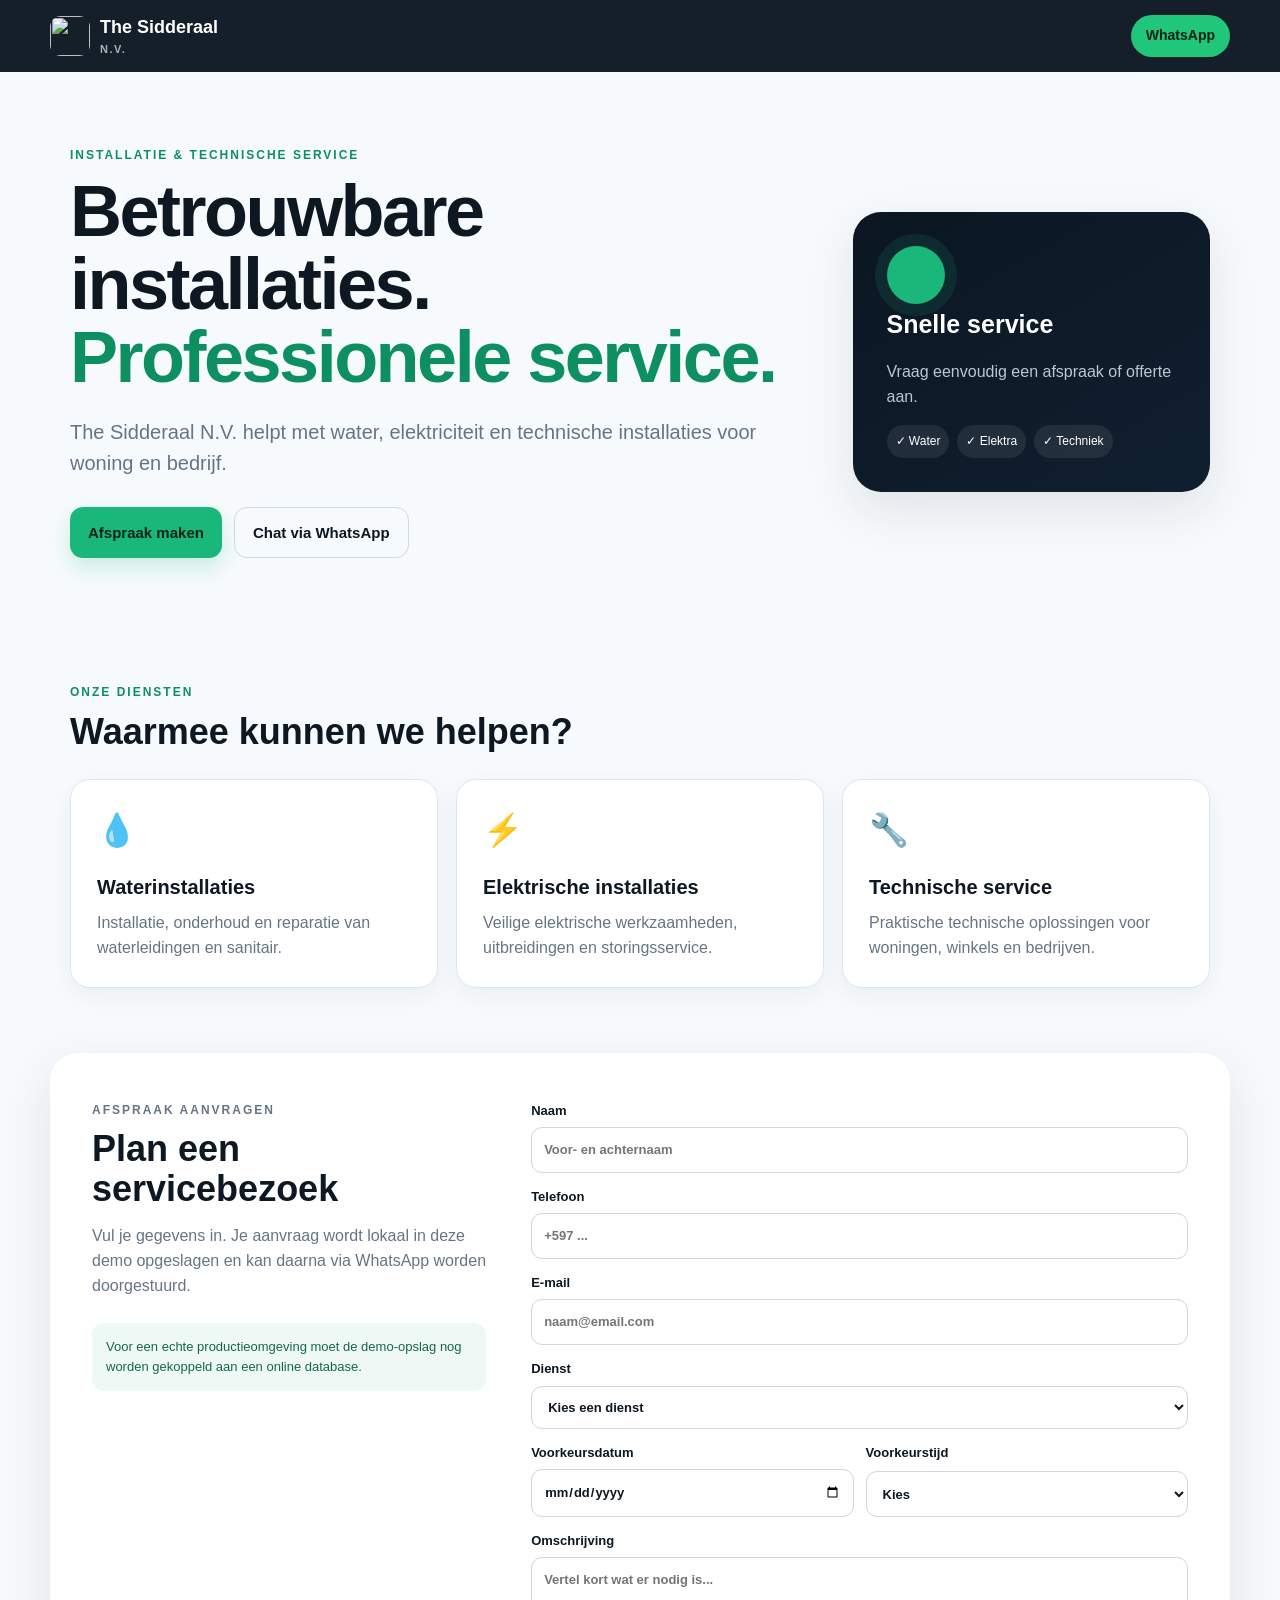
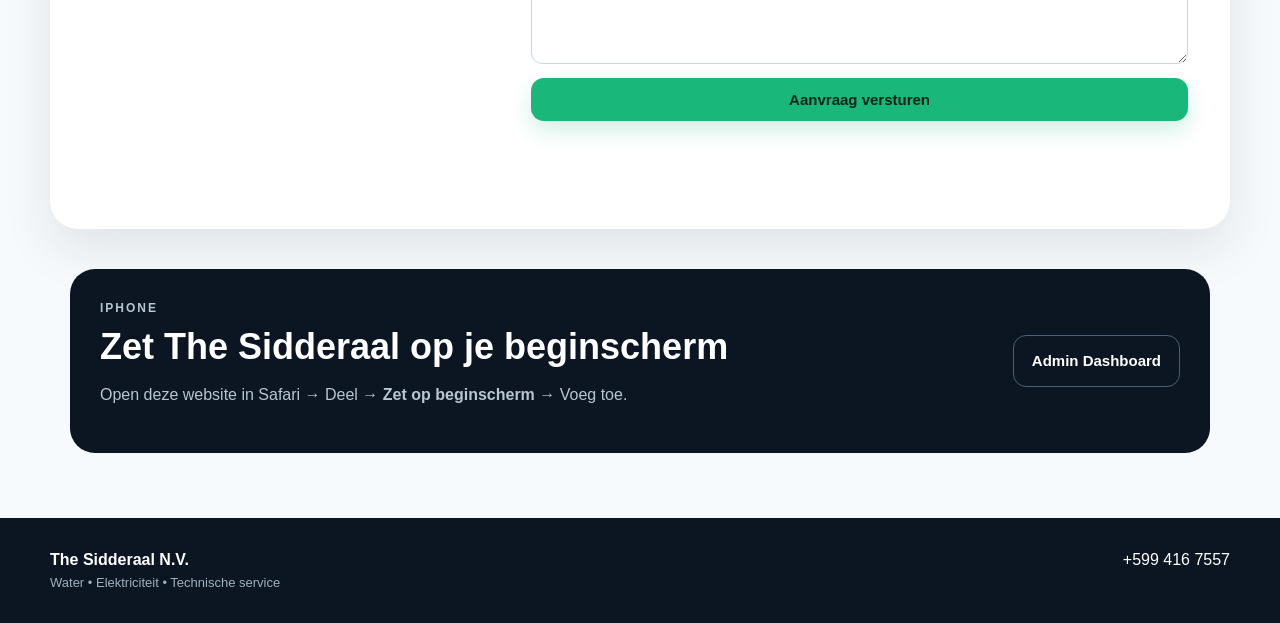
==== index.html @ 005d127d "Add files via upload" ====
<!doctype html>
<html lang="nl">
<head>
  <meta charset="utf-8">
  <meta name="viewport" content="width=device-width,initial-scale=1,viewport-fit=cover">
  <meta name="theme-color" content="#0b1622">
  <meta name="apple-mobile-web-app-capable" content="yes">
  <meta name="apple-mobile-web-app-status-bar-style" content="black-translucent">
  <meta name="apple-mobile-web-app-title" content="The Sidderaal">
  <link rel="manifest" href="manifest.json">
  <link rel="apple-touch-icon" href="icons/icon-180.png">
  <link rel="icon" href="icons/icon-192.png">
  <link rel="stylesheet" href="style.css">
  <title>The Sidderaal N.V.</title>
</head>
<body>
  <header class="topbar">
    <div class="brand"><img src="icons/icon-192.png" alt=""><span>The Sidderaal <small>N.V.</small></span></div>
    <a class="whatsapp top-wa" href="https://wa.me/5994167557?text=Hallo%20The%20Sidderaal%2C%20ik%20heb%20een%20vraag." target="_blank">WhatsApp</a>
  </header>

  <main>
    <section class="hero">
      <div>
        <p class="eyebrow">INSTALLATIE & TECHNISCHE SERVICE</p>
        <h1>Betrouwbare installaties. <span>Professionele service.</span></h1>
        <p class="lead">The Sidderaal N.V. helpt met water, elektriciteit en technische installaties voor woning en bedrijf.</p>
        <div class="actions">
          <a href="#afspraak" class="btn primary">Afspraak maken</a>
          <a href="https://wa.me/5994167557?text=Hallo%20The%20Sidderaal%2C%20ik%20wil%20graag%20informatie." class="btn ghost" target="_blank">Chat via WhatsApp</a>
        </div>
      </div>
      <div class="hero-card">
        <div class="pulse"></div>
        <strong>Snelle service</strong>
        <p>Vraag eenvoudig een afspraak of offerte aan.</p>
        <div class="mini-row"><span>✓ Water</span><span>✓ Elektra</span><span>✓ Techniek</span></div>
      </div>
    </section>

    <section class="section">
      <div class="section-head"><div><p class="eyebrow">ONZE DIENSTEN</p><h2>Waarmee kunnen we helpen?</h2></div></div>
      <div class="cards">
        <article class="card"><div class="icon">💧</div><h3>Waterinstallaties</h3><p>Installatie, onderhoud en reparatie van waterleidingen en sanitair.</p></article>
        <article class="card"><div class="icon">⚡</div><h3>Elektrische installaties</h3><p>Veilige elektrische werkzaamheden, uitbreidingen en storingsservice.</p></article>
        <article class="card"><div class="icon">🔧</div><h3>Technische service</h3><p>Praktische technische oplossingen voor woningen, winkels en bedrijven.</p></article>
      </div>
    </section>

    <section id="afspraak" class="section booking">
      <div class="booking-copy">
        <p class="eyebrow">AFSPRAAK AANVRAGEN</p>
        <h2>Plan een servicebezoek</h2>
        <p>Vul je gegevens in. Je aanvraag wordt lokaal in deze demo opgeslagen en kan daarna via WhatsApp worden doorgestuurd.</p>
        <div class="notice">Voor een echte productieomgeving moet de demo-opslag nog worden gekoppeld aan een online database.</div>
      </div>
      <form id="bookingForm" class="form">
        <label>Naam<input required name="name" placeholder="Voor- en achternaam"></label>
        <label>Telefoon<input required name="phone" type="tel" placeholder="+597 ..."></label>
        <label>E-mail<input name="email" type="email" placeholder="naam@email.com"></label>
        <label>Dienst<select name="service" required><option value="">Kies een dienst</option><option>Waterinstallaties</option><option>Elektrische installaties</option><option>Technische service</option><option>Offerte / inspectie</option></select></label>
        <div class="two"><label>Voorkeursdatum<input required name="date" type="date"></label><label>Voorkeurstijd<select name="time" required><option value="">Kies</option><option>08:00 - 10:00</option><option>10:00 - 12:00</option><option>13:00 - 15:00</option><option>15:00 - 17:00</option></select></label></div>
        <label>Omschrijving<textarea name="message" rows="4" placeholder="Vertel kort wat er nodig is..."></textarea></label>
        <button class="btn primary full" type="submit">Aanvraag versturen</button>
        <p id="formMsg" class="form-msg"></p>
      </form>
    </section>

    <section class="section install">
      <div class="install-box">
        <div><p class="eyebrow">IPHONE</p><h2>Zet The Sidderaal op je beginscherm</h2><p>Open deze website in Safari → Deel → <b>Zet op beginscherm</b> → Voeg toe.</p></div>
        <a class="btn ghost" href="admin.html">Admin Dashboard</a>
      </div>
    </section>
  </main>

  <footer><div><b>The Sidderaal N.V.</b><span>Water • Elektriciteit • Technische service</span></div><a href="https://wa.me/5994167557" target="_blank">+599 416 7557</a></footer>

  <script src="app.js"></script>
</body>
</html>
---- style.css ----
:root{--navy:#0b1622;--navy2:#101f2f;--ink:#0d1823;--muted:#667586;--line:#dfe6ec;--paper:#f7fafc;--white:#fff;--accent:#19b77a;--accent2:#0d8f61;--shadow:0 18px 50px rgba(12,31,46,.10)}
*{box-sizing:border-box}html{scroll-behavior:smooth}body{margin:0;font-family:-apple-system,BlinkMacSystemFont,"Segoe UI",Roboto,Arial,sans-serif;color:var(--ink);background:var(--paper);line-height:1.55}a{text-decoration:none;color:inherit}.topbar{position:sticky;top:0;z-index:20;height:72px;padding:0 max(20px,calc((100% - 1180px)/2));display:flex;align-items:center;justify-content:space-between;background:rgba(11,22,34,.96);color:white;backdrop-filter:blur(14px)}.brand{display:flex;align-items:center;gap:10px;font-weight:800;font-size:18px}.brand img{width:40px;height:40px;border-radius:11px}.brand small{display:block;font-size:11px;opacity:.65;letter-spacing:1.5px;text-transform:uppercase}.whatsapp{background:#20c77a;color:#062014;padding:10px 15px;border-radius:999px;font-weight:800;font-size:14px}.hero{max-width:1180px;margin:auto;padding:74px 20px 60px;display:grid;grid-template-columns:1.35fr .65fr;gap:40px;align-items:center}.eyebrow{font-size:12px;font-weight:900;letter-spacing:2px;color:var(--accent2);margin:0 0 10px}.hero h1{font-size:clamp(40px,6vw,72px);line-height:1.02;letter-spacing:-2.5px;margin:0 0 22px}.hero h1 span{color:var(--accent2)}.lead{font-size:20px;color:var(--muted);max-width:690px}.actions{display:flex;gap:12px;flex-wrap:wrap;margin-top:28px}.btn{display:inline-flex;align-items:center;justify-content:center;border:0;border-radius:13px;padding:13px 18px;font-weight:800;cursor:pointer;font-size:15px}.primary{background:var(--accent);color:#052317;box-shadow:0 10px 22px rgba(25,183,122,.20)}.ghost{background:transparent;border:1px solid rgba(255,255,255,.22);color:inherit}.hero .ghost,.install-box .ghost,.dash-head .ghost{border-color:#cfd9e2;color:var(--ink)}.hero-card{background:linear-gradient(150deg,var(--navy),var(--navy2));color:#fff;border-radius:28px;padding:34px;box-shadow:var(--shadow);min-height:280px;display:flex;flex-direction:column;justify-content:flex-end}.pulse{width:58px;height:58px;border-radius:50%;background:var(--accent);margin-bottom:auto;box-shadow:0 0 0 12px rgba(25,183,122,.12)}.hero-card strong{font-size:25px}.hero-card p{color:#b9c8d4}.mini-row{display:flex;gap:8px;flex-wrap:wrap}.mini-row span{font-size:12px;background:rgba(255,255,255,.08);padding:7px 9px;border-radius:999px}.section{max-width:1180px;margin:auto;padding:65px 20px}.section h2{font-size:36px;line-height:1.1;margin:0}.cards{display:grid;grid-template-columns:repeat(3,1fr);gap:18px;margin-top:28px}.card{background:#fff;border:1px solid var(--line);border-radius:20px;padding:26px;box-shadow:0 8px 25px rgba(12,31,46,.05)}.icon{font-size:32px;margin-bottom:16px}.card h3{margin:0 0 8px;font-size:20px}.card p{margin:0;color:var(--muted)}.booking{display:grid;grid-template-columns:.75fr 1.25fr;gap:45px;background:#fff;border-radius:28px;padding:48px 42px;margin-bottom:20px;box-shadow:var(--shadow)}.booking-copy p{color:var(--muted)}.notice{margin-top:24px;padding:14px;border-radius:12px;background:#eef8f4;color:#186848;font-size:13px}.form{display:grid;gap:14px}label{display:grid;gap:6px;font-weight:750;font-size:13px}input,select,textarea{font:inherit;border:1px solid #ccd7df;border-radius:11px;padding:12px;background:#fff;color:var(--ink);outline:none}input:focus,select:focus,textarea:focus{border-color:var(--accent)}.two{display:grid;grid-template-columns:1fr 1fr;gap:12px}.full{width:100%}.form-msg{font-size:13px;color:var(--accent2);min-height:20px}.install{padding-top:20px}.install-box{background:var(--navy);color:#fff;border-radius:25px;padding:30px;display:flex;align-items:center;justify-content:space-between;gap:20px}.install-box p{color:#b8c6d2}.install-box .ghost{color:#fff;border-color:#496174}footer{background:var(--navy);color:#fff;padding:30px max(20px,calc((100% - 1180px)/2));display:flex;justify-content:space-between;gap:20px}footer span{display:block;color:#9fb0be;font-size:13px}.admin-wrap{max-width:1050px;margin:auto;padding:50px 20px}.login-card{max-width:520px;margin:60px auto;background:#fff;padding:35px;border-radius:24px;box-shadow:var(--shadow);display:grid;gap:15px}.dash-head{display:flex;justify-content:space-between;align-items:center;margin-bottom:25px}.stats{display:grid;grid-template-columns:repeat(2,1fr);gap:16px;margin-bottom:22px}.stat{background:#fff;border:1px solid var(--line);padding:20px;border-radius:18px}.stat b{display:block;font-size:32px}.stat span{color:var(--muted)}.booking-list{display:grid;gap:12px}.booking-item{background:#fff;border:1px solid var(--line);border-radius:18px;padding:20px;display:flex;justify-content:space-between;gap:15px}.booking-item span,.booking-item small{display:block;color:var(--muted)}.booking-item p{margin-bottom:0}.status{height:max-content;background:#eaf8f2;color:#137650;padding:7px 10px;border-radius:999px;font-size:12px;font-weight:800}.empty{background:#fff;border:1px dashed #cbd7df;border-radius:18px;padding:30px;text-align:center;color:var(--muted)}
@media(max-width:800px){.hero,.booking{grid-template-columns:1fr}.hero{padding-top:45px}.hero-card{min-height:230px}.cards{grid-template-columns:1fr}.booking{padding:30px 20px}.install-box,footer{flex-direction:column;align-items:flex-start}.top-wa{display:none}.hero h1{letter-spacing:-1.5px}.two,.stats{grid-template-columns:1fr}.booking-item{flex-direction:column}}
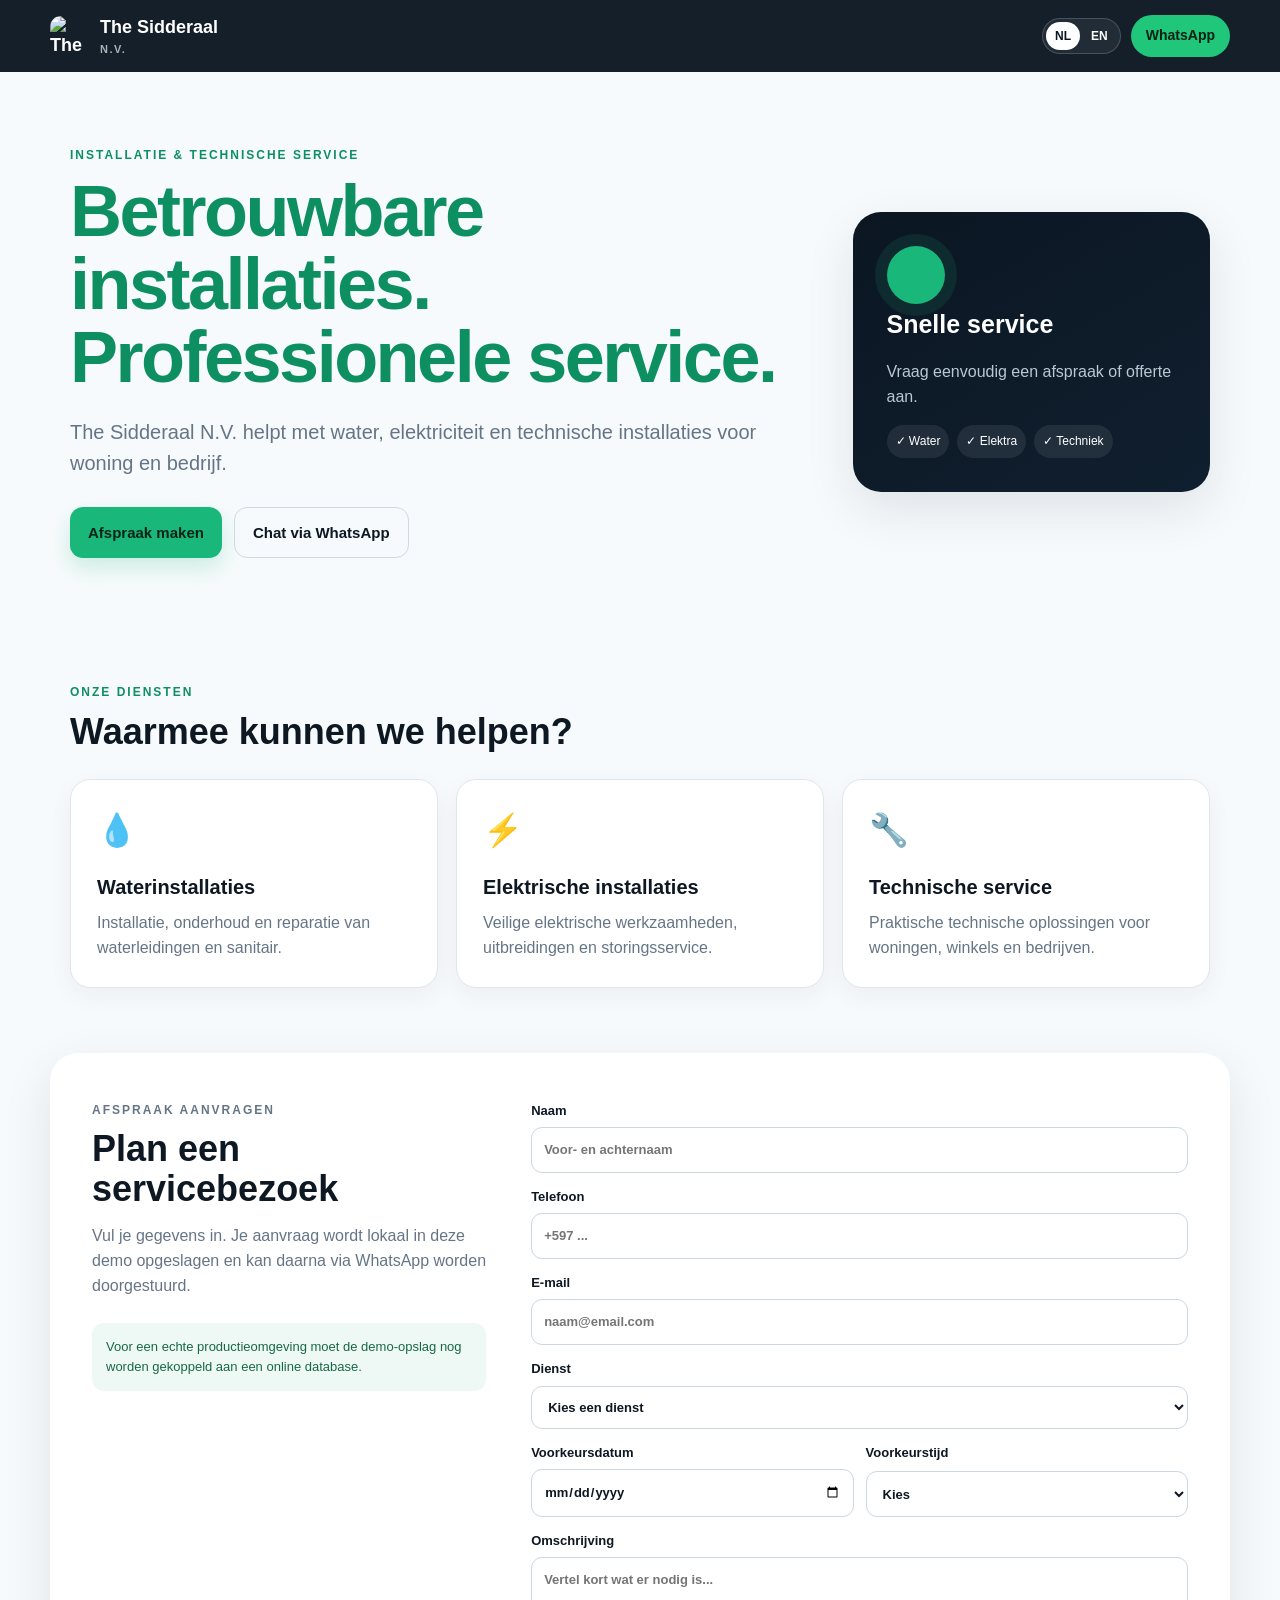
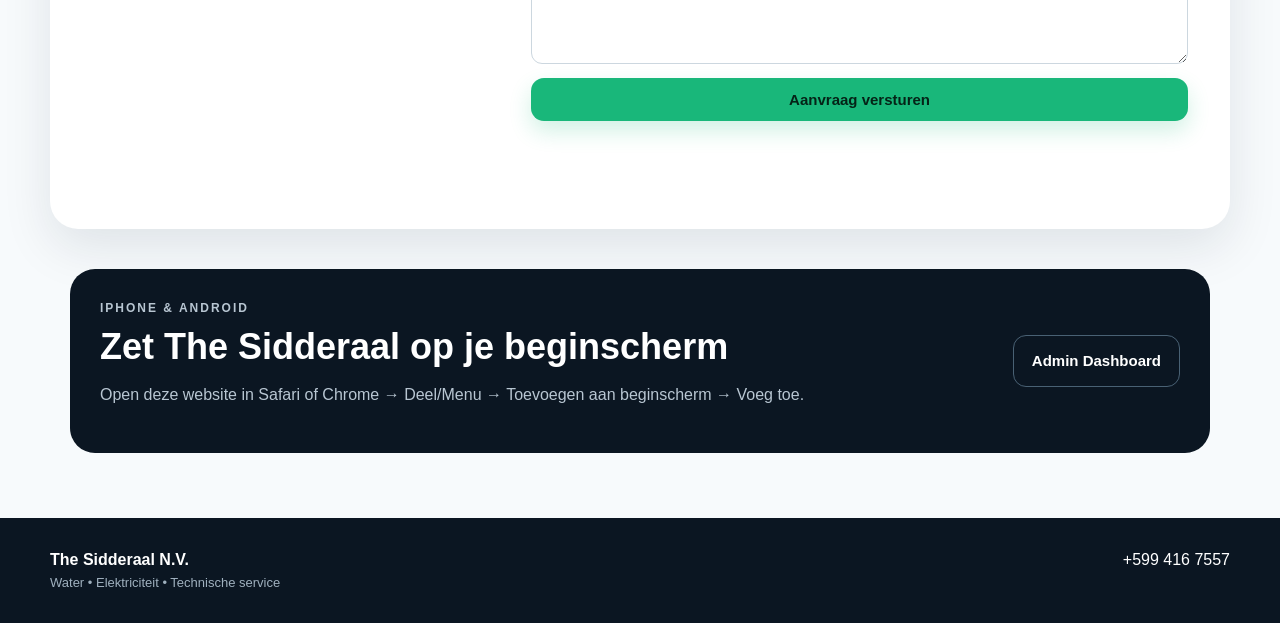
==== commit d744a498: "Add files via upload" ====
--- a/index.html
+++ b/index.html
@@ -15,67 +15,66 @@
 </head>
 <body>
   <header class="topbar">
-    <div class="brand"><img src="icons/icon-192.png" alt=""><span>The Sidderaal <small>N.V.</small></span></div>
-    <a class="whatsapp top-wa" href="https://wa.me/5994167557?text=Hallo%20The%20Sidderaal%2C%20ik%20heb%20een%20vraag." target="_blank">WhatsApp</a>
+    <div class="brand"><img src="icons/icon-192.png" alt="The Sidderaal logo"><span>The Sidderaal <small>N.V.</small></span></div>
+    <div class="top-actions"><div class="lang-switch" aria-label="Language"><button type="button" data-lang="nl">NL</button><button type="button" data-lang="en">EN</button></div><a class="whatsapp top-wa" href="https://wa.me/5994167557" target="_blank" rel="noopener">WhatsApp</a></div>
   </header>
 
   <main>
     <section class="hero">
       <div>
-        <p class="eyebrow">INSTALLATIE & TECHNISCHE SERVICE</p>
-        <h1>Betrouwbare installaties. <span>Professionele service.</span></h1>
-        <p class="lead">The Sidderaal N.V. helpt met water, elektriciteit en technische installaties voor woning en bedrijf.</p>
+        <p class="eyebrow" data-i18n="eyebrow">INSTALLATIE & TECHNISCHE SERVICE</p>
+        <h1><span data-i18n="heroTitle1">Betrouwbare installaties.</span> <span data-i18n="heroTitle2">Professionele service.</span></h1>
+        <p class="lead" data-i18n="heroLead">The Sidderaal N.V. helpt met water, elektriciteit en technische installaties voor woning en bedrijf.</p>
         <div class="actions">
-          <a href="#afspraak" class="btn primary">Afspraak maken</a>
-          <a href="https://wa.me/5994167557?text=Hallo%20The%20Sidderaal%2C%20ik%20wil%20graag%20informatie." class="btn ghost" target="_blank">Chat via WhatsApp</a>
+          <a href="#afspraak" class="btn primary" data-i18n="bookBtn">Afspraak maken</a>
+          <a href="https://wa.me/5994167557" class="btn ghost" target="_blank" rel="noopener" data-i18n="whatsappBtn">Chat via WhatsApp</a>
         </div>
       </div>
       <div class="hero-card">
         <div class="pulse"></div>
-        <strong>Snelle service</strong>
-        <p>Vraag eenvoudig een afspraak of offerte aan.</p>
-        <div class="mini-row"><span>✓ Water</span><span>✓ Elektra</span><span>✓ Techniek</span></div>
+        <strong data-i18n="fastService">Snelle service</strong>
+        <p data-i18n="fastServiceText">Vraag eenvoudig een afspraak of offerte aan.</p>
+        <div class="mini-row"><span data-i18n="waterShort">✓ Water</span><span data-i18n="electricShort">✓ Elektra</span><span data-i18n="technicalShort">✓ Techniek</span></div>
       </div>
     </section>
 
     <section class="section">
-      <div class="section-head"><div><p class="eyebrow">ONZE DIENSTEN</p><h2>Waarmee kunnen we helpen?</h2></div></div>
+      <div class="section-head"><div><p class="eyebrow" data-i18n="servicesEyebrow">ONZE DIENSTEN</p><h2 data-i18n="servicesTitle">Waarmee kunnen we helpen?</h2></div></div>
       <div class="cards">
-        <article class="card"><div class="icon">💧</div><h3>Waterinstallaties</h3><p>Installatie, onderhoud en reparatie van waterleidingen en sanitair.</p></article>
-        <article class="card"><div class="icon">⚡</div><h3>Elektrische installaties</h3><p>Veilige elektrische werkzaamheden, uitbreidingen en storingsservice.</p></article>
-        <article class="card"><div class="icon">🔧</div><h3>Technische service</h3><p>Praktische technische oplossingen voor woningen, winkels en bedrijven.</p></article>
+        <article class="card"><div class="icon">💧</div><h3 data-i18n="waterTitle">Waterinstallaties</h3><p data-i18n="waterText">Installatie, onderhoud en reparatie van waterleidingen en sanitair.</p></article>
+        <article class="card"><div class="icon">⚡</div><h3 data-i18n="electricTitle">Elektrische installaties</h3><p data-i18n="electricText">Veilige elektrische werkzaamheden, uitbreidingen en storingsservice.</p></article>
+        <article class="card"><div class="icon">🔧</div><h3 data-i18n="technicalTitle">Technische service</h3><p data-i18n="technicalText">Praktische technische oplossingen voor woningen, winkels en bedrijven.</p></article>
       </div>
     </section>
 
     <section id="afspraak" class="section booking">
       <div class="booking-copy">
-        <p class="eyebrow">AFSPRAAK AANVRAGEN</p>
-        <h2>Plan een servicebezoek</h2>
-        <p>Vul je gegevens in. Je aanvraag wordt lokaal in deze demo opgeslagen en kan daarna via WhatsApp worden doorgestuurd.</p>
-        <div class="notice">Voor een echte productieomgeving moet de demo-opslag nog worden gekoppeld aan een online database.</div>
+        <p class="eyebrow" data-i18n="bookingEyebrow">AFSPRAAK AANVRAGEN</p>
+        <h2 data-i18n="bookingTitle">Plan een servicebezoek</h2>
+        <p data-i18n="bookingText">Vul je gegevens in. Je aanvraag wordt lokaal in deze demo opgeslagen en kan daarna via WhatsApp worden doorgestuurd.</p>
+        <div class="notice" data-i18n="notice">Voor een echte productieomgeving moet de demo-opslag nog worden gekoppeld aan een online database.</div>
       </div>
       <form id="bookingForm" class="form">
-        <label>Naam<input required name="name" placeholder="Voor- en achternaam"></label>
-        <label>Telefoon<input required name="phone" type="tel" placeholder="+597 ..."></label>
-        <label>E-mail<input name="email" type="email" placeholder="naam@email.com"></label>
-        <label>Dienst<select name="service" required><option value="">Kies een dienst</option><option>Waterinstallaties</option><option>Elektrische installaties</option><option>Technische service</option><option>Offerte / inspectie</option></select></label>
-        <div class="two"><label>Voorkeursdatum<input required name="date" type="date"></label><label>Voorkeurstijd<select name="time" required><option value="">Kies</option><option>08:00 - 10:00</option><option>10:00 - 12:00</option><option>13:00 - 15:00</option><option>15:00 - 17:00</option></select></label></div>
-        <label>Omschrijving<textarea name="message" rows="4" placeholder="Vertel kort wat er nodig is..."></textarea></label>
-        <button class="btn primary full" type="submit">Aanvraag versturen</button>
+        <label><span data-i18n="nameLabel">Naam</span><input required name="name" placeholder="Voor- en achternaam" data-i18n-placeholder="namePlaceholder"></label>
+        <label><span data-i18n="phoneLabel">Telefoon</span><input required name="phone" type="tel" placeholder="+597 ..."></label>
+        <label><span data-i18n="emailLabel">E-mail</span><input name="email" type="email" placeholder="naam@email.com" data-i18n-placeholder="emailPlaceholder"></label>
+        <label><span data-i18n="serviceLabel">Dienst</span><select name="service" required><option value="" data-i18n="serviceChoose">Kies een dienst</option><option value="water" data-i18n="waterTitle">Waterinstallaties</option><option value="electric" data-i18n="electricTitle">Elektrische installaties</option><option value="technical" data-i18n="technicalTitle">Technische service</option><option value="quote" data-i18n="quoteService">Offerte / inspectie</option></select></label>
+        <div class="two"><label><span data-i18n="dateLabel">Voorkeursdatum</span><input required name="date" type="date"></label><label><span data-i18n="timeLabel">Voorkeurstijd</span><select name="time" required><option value="" data-i18n="timeChoose">Kies</option><option>08:00 - 10:00</option><option>10:00 - 12:00</option><option>13:00 - 15:00</option><option>15:00 - 17:00</option></select></label></div>
+        <label><span data-i18n="messageLabel">Omschrijving</span><textarea name="message" rows="4" placeholder="Vertel kort wat er nodig is..." data-i18n-placeholder="messagePlaceholder"></textarea></label>
+        <button class="btn primary full" type="submit" data-i18n="submitBtn">Aanvraag versturen</button>
         <p id="formMsg" class="form-msg"></p>
       </form>
     </section>
 
     <section class="section install">
       <div class="install-box">
-        <div><p class="eyebrow">IPHONE</p><h2>Zet The Sidderaal op je beginscherm</h2><p>Open deze website in Safari → Deel → <b>Zet op beginscherm</b> → Voeg toe.</p></div>
-        <a class="btn ghost" href="admin.html">Admin Dashboard</a>
+        <div><p class="eyebrow" data-i18n="iphoneEyebrow">IPHONE & ANDROID</p><h2 data-i18n="installTitle">Zet The Sidderaal op je beginscherm</h2><p data-i18n="installText">Open deze website in Safari of Chrome → Deel/Menu → Toevoegen aan beginscherm → Voeg toe.</p></div>
+        <a class="btn ghost" href="admin.html" data-i18n="adminBtn">Admin Dashboard</a>
       </div>
     </section>
   </main>
 
-  <footer><div><b>The Sidderaal N.V.</b><span>Water • Elektriciteit • Technische service</span></div><a href="https://wa.me/5994167557" target="_blank">+599 416 7557</a></footer>
-
+  <footer><div><b>The Sidderaal N.V.</b><span data-i18n="footerServices">Water • Elektriciteit • Technische service</span></div><a href="https://wa.me/5994167557" target="_blank" rel="noopener">+599 416 7557</a></footer>
   <script src="app.js"></script>
 </body>
-</html>+</html>
--- a/style.css
+++ b/style.css
@@ -1,3 +1,5 @@
 :root{--navy:#0b1622;--navy2:#101f2f;--ink:#0d1823;--muted:#667586;--line:#dfe6ec;--paper:#f7fafc;--white:#fff;--accent:#19b77a;--accent2:#0d8f61;--shadow:0 18px 50px rgba(12,31,46,.10)}
 *{box-sizing:border-box}html{scroll-behavior:smooth}body{margin:0;font-family:-apple-system,BlinkMacSystemFont,"Segoe UI",Roboto,Arial,sans-serif;color:var(--ink);background:var(--paper);line-height:1.55}a{text-decoration:none;color:inherit}.topbar{position:sticky;top:0;z-index:20;height:72px;padding:0 max(20px,calc((100% - 1180px)/2));display:flex;align-items:center;justify-content:space-between;background:rgba(11,22,34,.96);color:white;backdrop-filter:blur(14px)}.brand{display:flex;align-items:center;gap:10px;font-weight:800;font-size:18px}.brand img{width:40px;height:40px;border-radius:11px}.brand small{display:block;font-size:11px;opacity:.65;letter-spacing:1.5px;text-transform:uppercase}.whatsapp{background:#20c77a;color:#062014;padding:10px 15px;border-radius:999px;font-weight:800;font-size:14px}.hero{max-width:1180px;margin:auto;padding:74px 20px 60px;display:grid;grid-template-columns:1.35fr .65fr;gap:40px;align-items:center}.eyebrow{font-size:12px;font-weight:900;letter-spacing:2px;color:var(--accent2);margin:0 0 10px}.hero h1{font-size:clamp(40px,6vw,72px);line-height:1.02;letter-spacing:-2.5px;margin:0 0 22px}.hero h1 span{color:var(--accent2)}.lead{font-size:20px;color:var(--muted);max-width:690px}.actions{display:flex;gap:12px;flex-wrap:wrap;margin-top:28px}.btn{display:inline-flex;align-items:center;justify-content:center;border:0;border-radius:13px;padding:13px 18px;font-weight:800;cursor:pointer;font-size:15px}.primary{background:var(--accent);color:#052317;box-shadow:0 10px 22px rgba(25,183,122,.20)}.ghost{background:transparent;border:1px solid rgba(255,255,255,.22);color:inherit}.hero .ghost,.install-box .ghost,.dash-head .ghost{border-color:#cfd9e2;color:var(--ink)}.hero-card{background:linear-gradient(150deg,var(--navy),var(--navy2));color:#fff;border-radius:28px;padding:34px;box-shadow:var(--shadow);min-height:280px;display:flex;flex-direction:column;justify-content:flex-end}.pulse{width:58px;height:58px;border-radius:50%;background:var(--accent);margin-bottom:auto;box-shadow:0 0 0 12px rgba(25,183,122,.12)}.hero-card strong{font-size:25px}.hero-card p{color:#b9c8d4}.mini-row{display:flex;gap:8px;flex-wrap:wrap}.mini-row span{font-size:12px;background:rgba(255,255,255,.08);padding:7px 9px;border-radius:999px}.section{max-width:1180px;margin:auto;padding:65px 20px}.section h2{font-size:36px;line-height:1.1;margin:0}.cards{display:grid;grid-template-columns:repeat(3,1fr);gap:18px;margin-top:28px}.card{background:#fff;border:1px solid var(--line);border-radius:20px;padding:26px;box-shadow:0 8px 25px rgba(12,31,46,.05)}.icon{font-size:32px;margin-bottom:16px}.card h3{margin:0 0 8px;font-size:20px}.card p{margin:0;color:var(--muted)}.booking{display:grid;grid-template-columns:.75fr 1.25fr;gap:45px;background:#fff;border-radius:28px;padding:48px 42px;margin-bottom:20px;box-shadow:var(--shadow)}.booking-copy p{color:var(--muted)}.notice{margin-top:24px;padding:14px;border-radius:12px;background:#eef8f4;color:#186848;font-size:13px}.form{display:grid;gap:14px}label{display:grid;gap:6px;font-weight:750;font-size:13px}input,select,textarea{font:inherit;border:1px solid #ccd7df;border-radius:11px;padding:12px;background:#fff;color:var(--ink);outline:none}input:focus,select:focus,textarea:focus{border-color:var(--accent)}.two{display:grid;grid-template-columns:1fr 1fr;gap:12px}.full{width:100%}.form-msg{font-size:13px;color:var(--accent2);min-height:20px}.install{padding-top:20px}.install-box{background:var(--navy);color:#fff;border-radius:25px;padding:30px;display:flex;align-items:center;justify-content:space-between;gap:20px}.install-box p{color:#b8c6d2}.install-box .ghost{color:#fff;border-color:#496174}footer{background:var(--navy);color:#fff;padding:30px max(20px,calc((100% - 1180px)/2));display:flex;justify-content:space-between;gap:20px}footer span{display:block;color:#9fb0be;font-size:13px}.admin-wrap{max-width:1050px;margin:auto;padding:50px 20px}.login-card{max-width:520px;margin:60px auto;background:#fff;padding:35px;border-radius:24px;box-shadow:var(--shadow);display:grid;gap:15px}.dash-head{display:flex;justify-content:space-between;align-items:center;margin-bottom:25px}.stats{display:grid;grid-template-columns:repeat(2,1fr);gap:16px;margin-bottom:22px}.stat{background:#fff;border:1px solid var(--line);padding:20px;border-radius:18px}.stat b{display:block;font-size:32px}.stat span{color:var(--muted)}.booking-list{display:grid;gap:12px}.booking-item{background:#fff;border:1px solid var(--line);border-radius:18px;padding:20px;display:flex;justify-content:space-between;gap:15px}.booking-item span,.booking-item small{display:block;color:var(--muted)}.booking-item p{margin-bottom:0}.status{height:max-content;background:#eaf8f2;color:#137650;padding:7px 10px;border-radius:999px;font-size:12px;font-weight:800}.empty{background:#fff;border:1px dashed #cbd7df;border-radius:18px;padding:30px;text-align:center;color:var(--muted)}
 @media(max-width:800px){.hero,.booking{grid-template-columns:1fr}.hero{padding-top:45px}.hero-card{min-height:230px}.cards{grid-template-columns:1fr}.booking{padding:30px 20px}.install-box,footer{flex-direction:column;align-items:flex-start}.top-wa{display:none}.hero h1{letter-spacing:-1.5px}.two,.stats{grid-template-columns:1fr}.booking-item{flex-direction:column}}
+.top-actions{display:flex;align-items:center;gap:10px}.lang-switch{display:flex;gap:2px;padding:3px;border:1px solid rgba(255,255,255,.18);border-radius:999px;background:rgba(255,255,255,.06)}.lang-switch button{border:0;background:transparent;color:inherit;font-weight:800;font-size:12px;padding:7px 9px;border-radius:999px;cursor:pointer}.lang-switch button.active{background:#fff;color:#0b1622}.brand img{object-fit:cover}
+@media(max-width:600px){.top-actions{gap:6px}.top-wa{display:none}.lang-switch button{padding:6px 8px}}
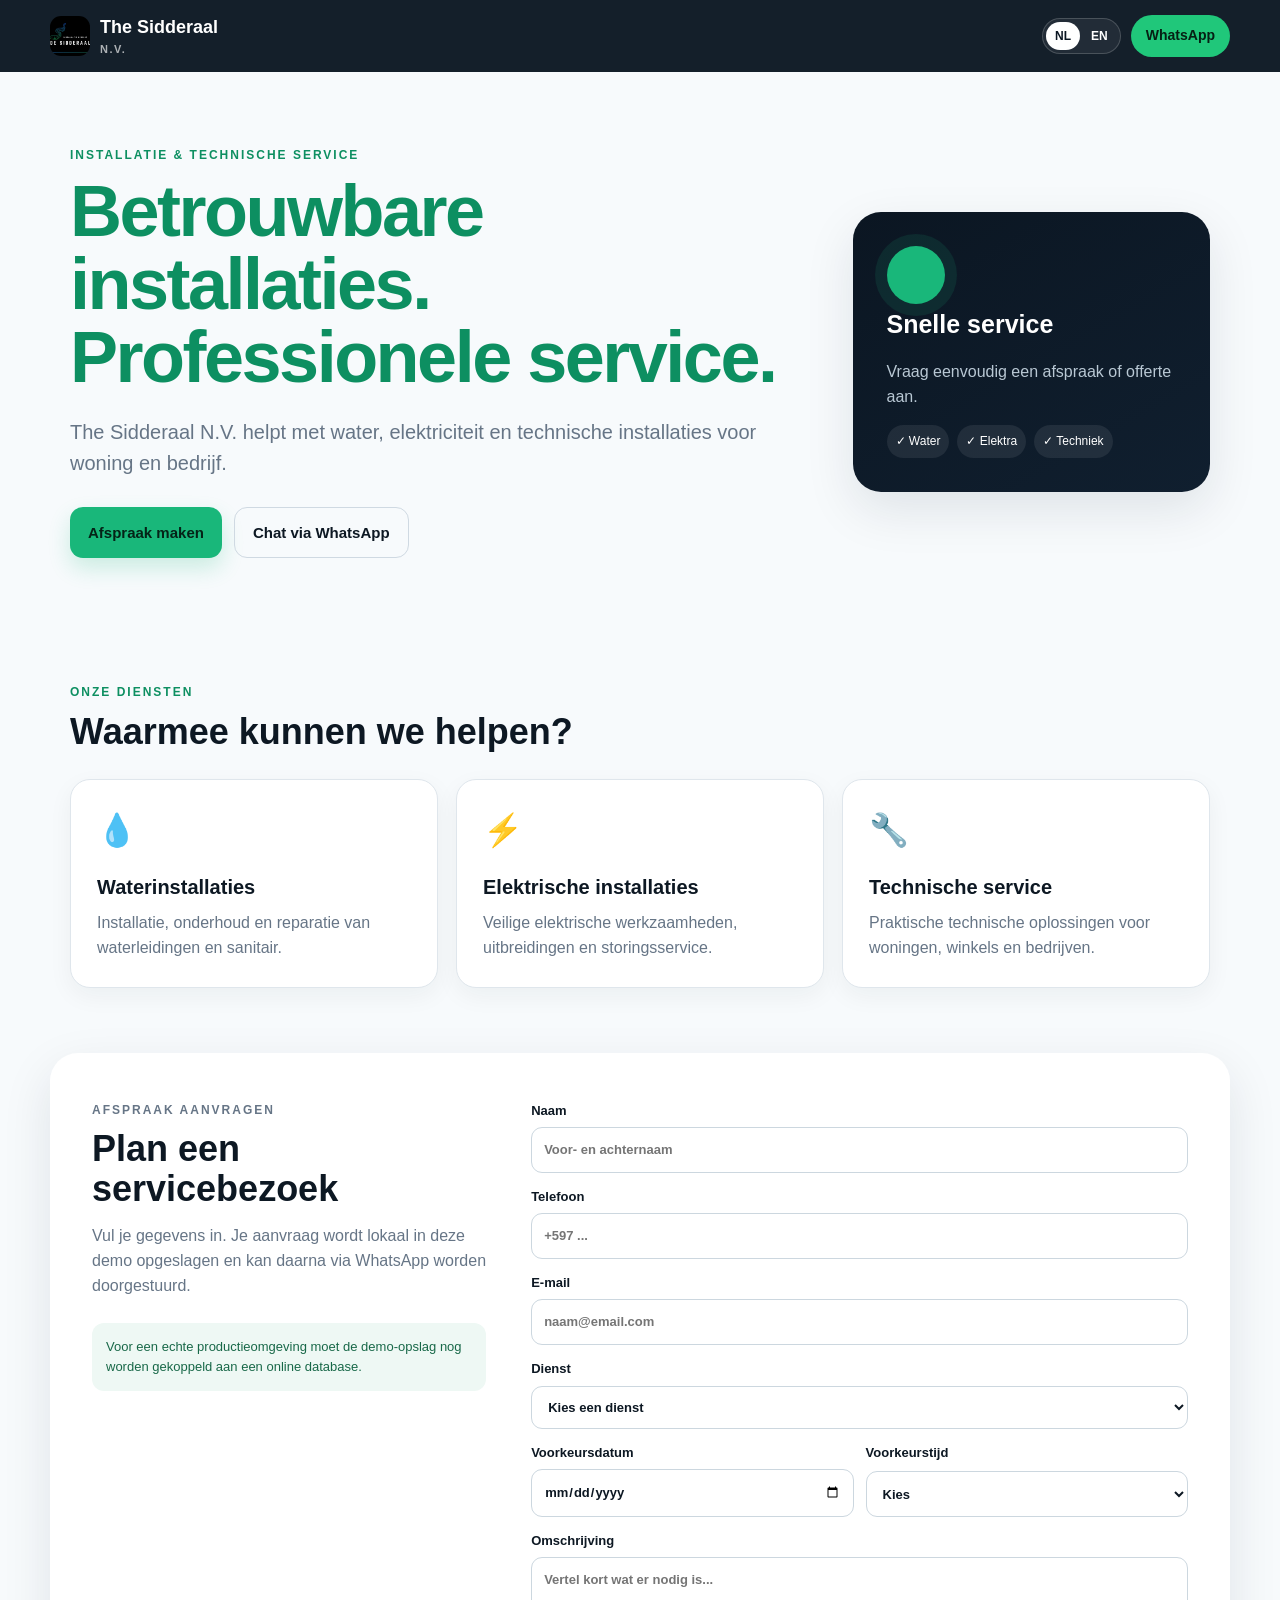
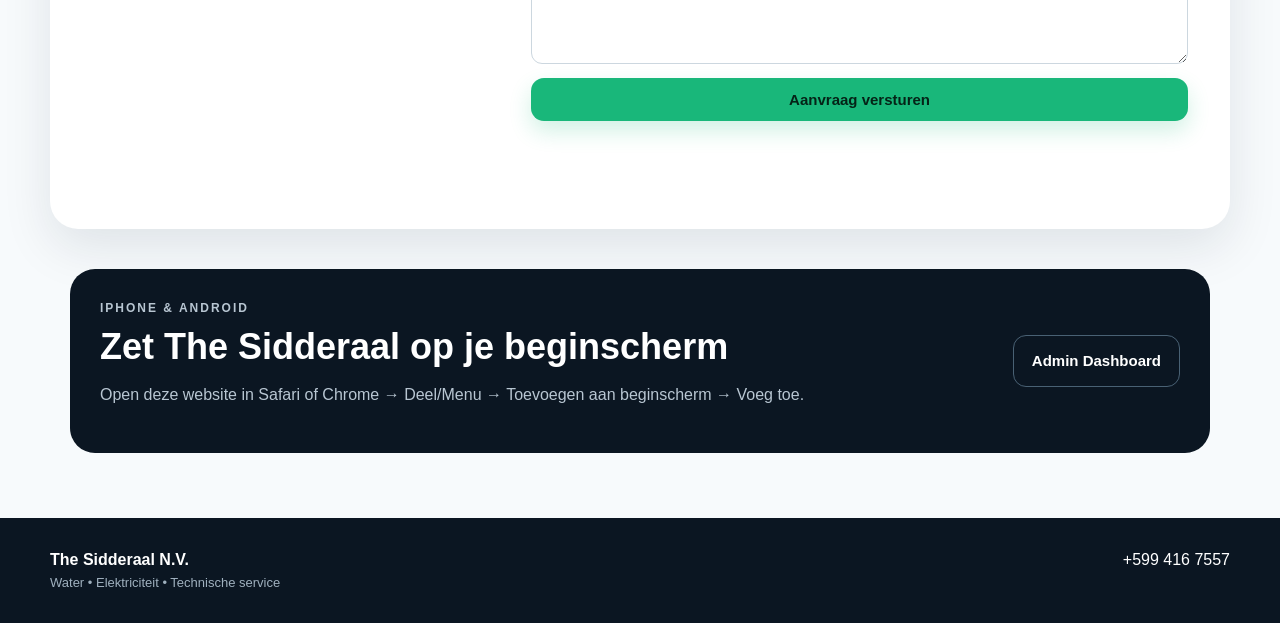
==== commit b9cd4216: "Add files via upload" ====
--- a/index.html
+++ b/index.html
@@ -8,14 +8,14 @@
   <meta name="apple-mobile-web-app-status-bar-style" content="black-translucent">
   <meta name="apple-mobile-web-app-title" content="The Sidderaal">
   <link rel="manifest" href="manifest.json">
-  <link rel="apple-touch-icon" href="icons/icon-180.png">
-  <link rel="icon" href="icons/icon-192.png">
+  <link rel="apple-touch-icon" href="icon-180.png">
+  <link rel="icon" href="sidderaal-logo.jpg">
   <link rel="stylesheet" href="style.css">
   <title>The Sidderaal N.V.</title>
 </head>
 <body>
   <header class="topbar">
-    <div class="brand"><img src="icons/icon-192.png" alt="The Sidderaal logo"><span>The Sidderaal <small>N.V.</small></span></div>
+    <div class="brand"><img src="sidderaal-logo.jpg" alt="The Sidderaal logo"><span>The Sidderaal <small>N.V.</small></span></div>
     <div class="top-actions"><div class="lang-switch" aria-label="Language"><button type="button" data-lang="nl">NL</button><button type="button" data-lang="en">EN</button></div><a class="whatsapp top-wa" href="https://wa.me/5994167557" target="_blank" rel="noopener">WhatsApp</a></div>
   </header>
 
